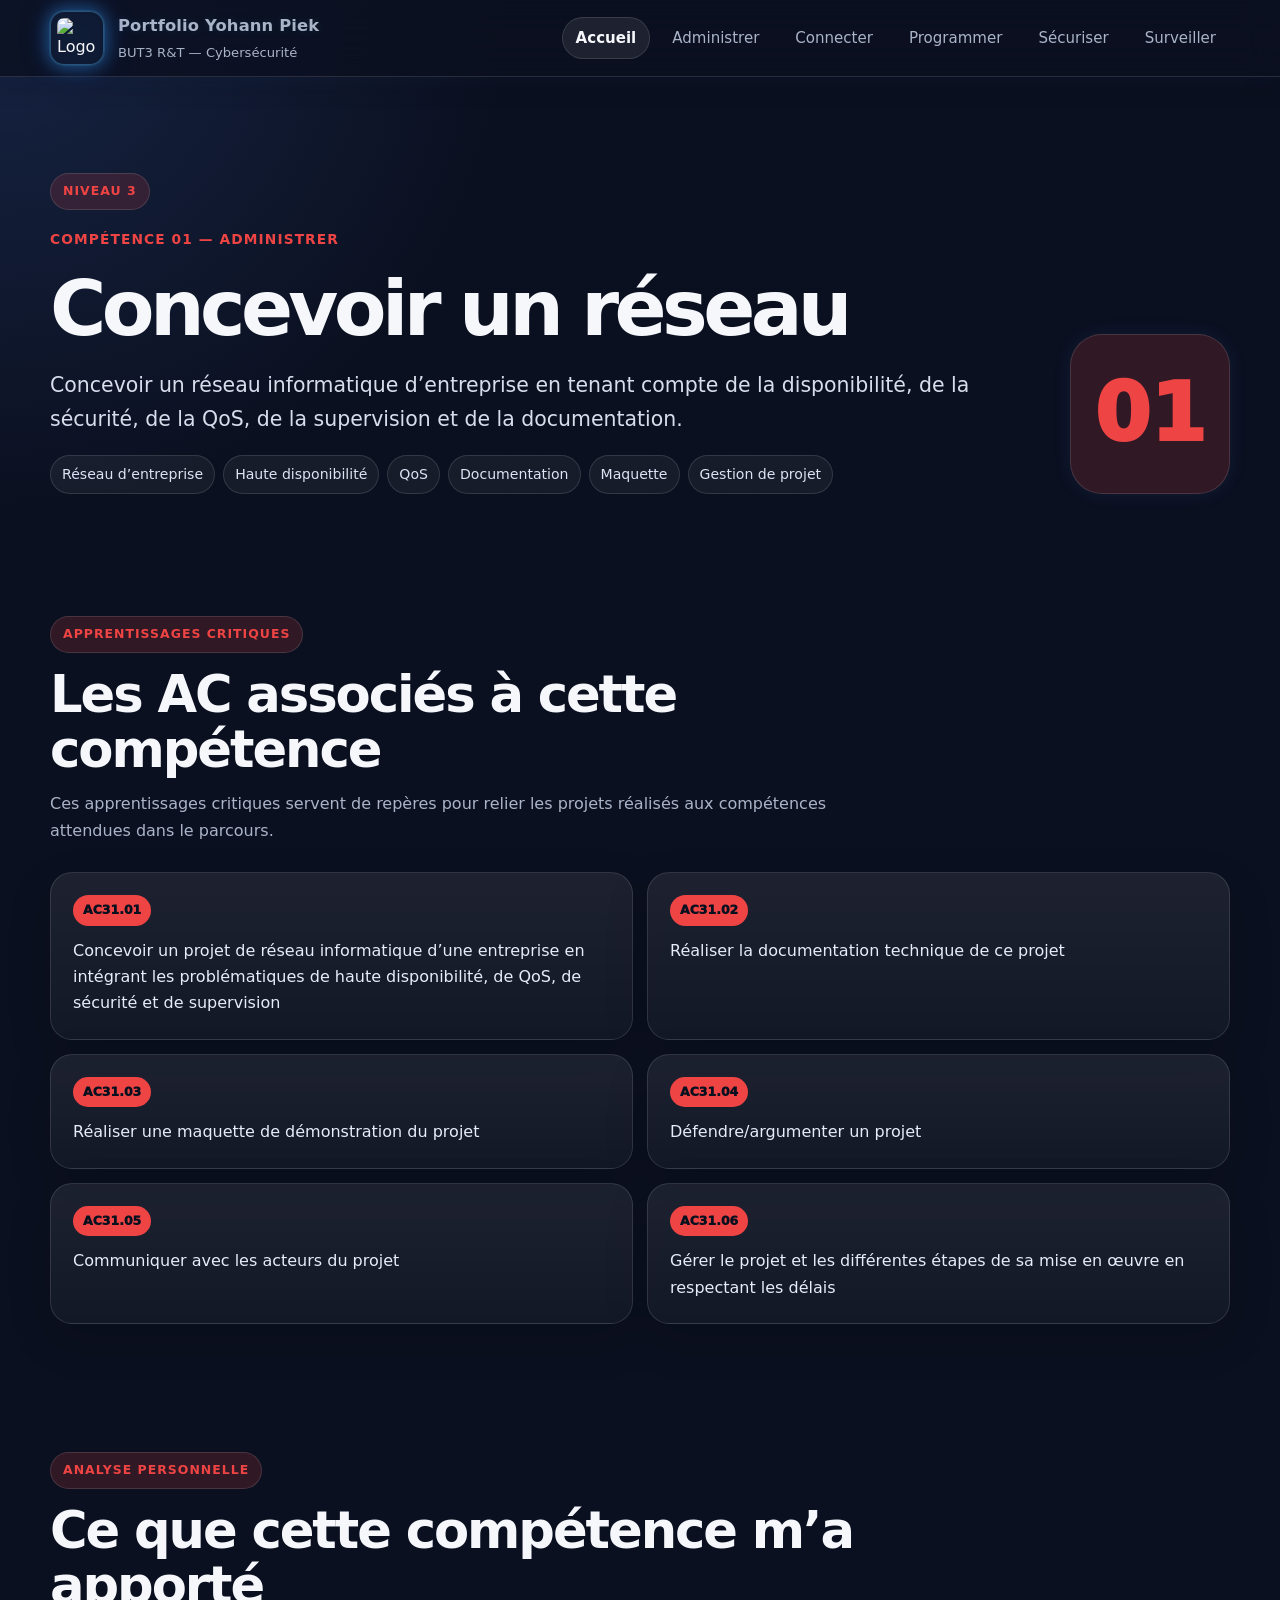
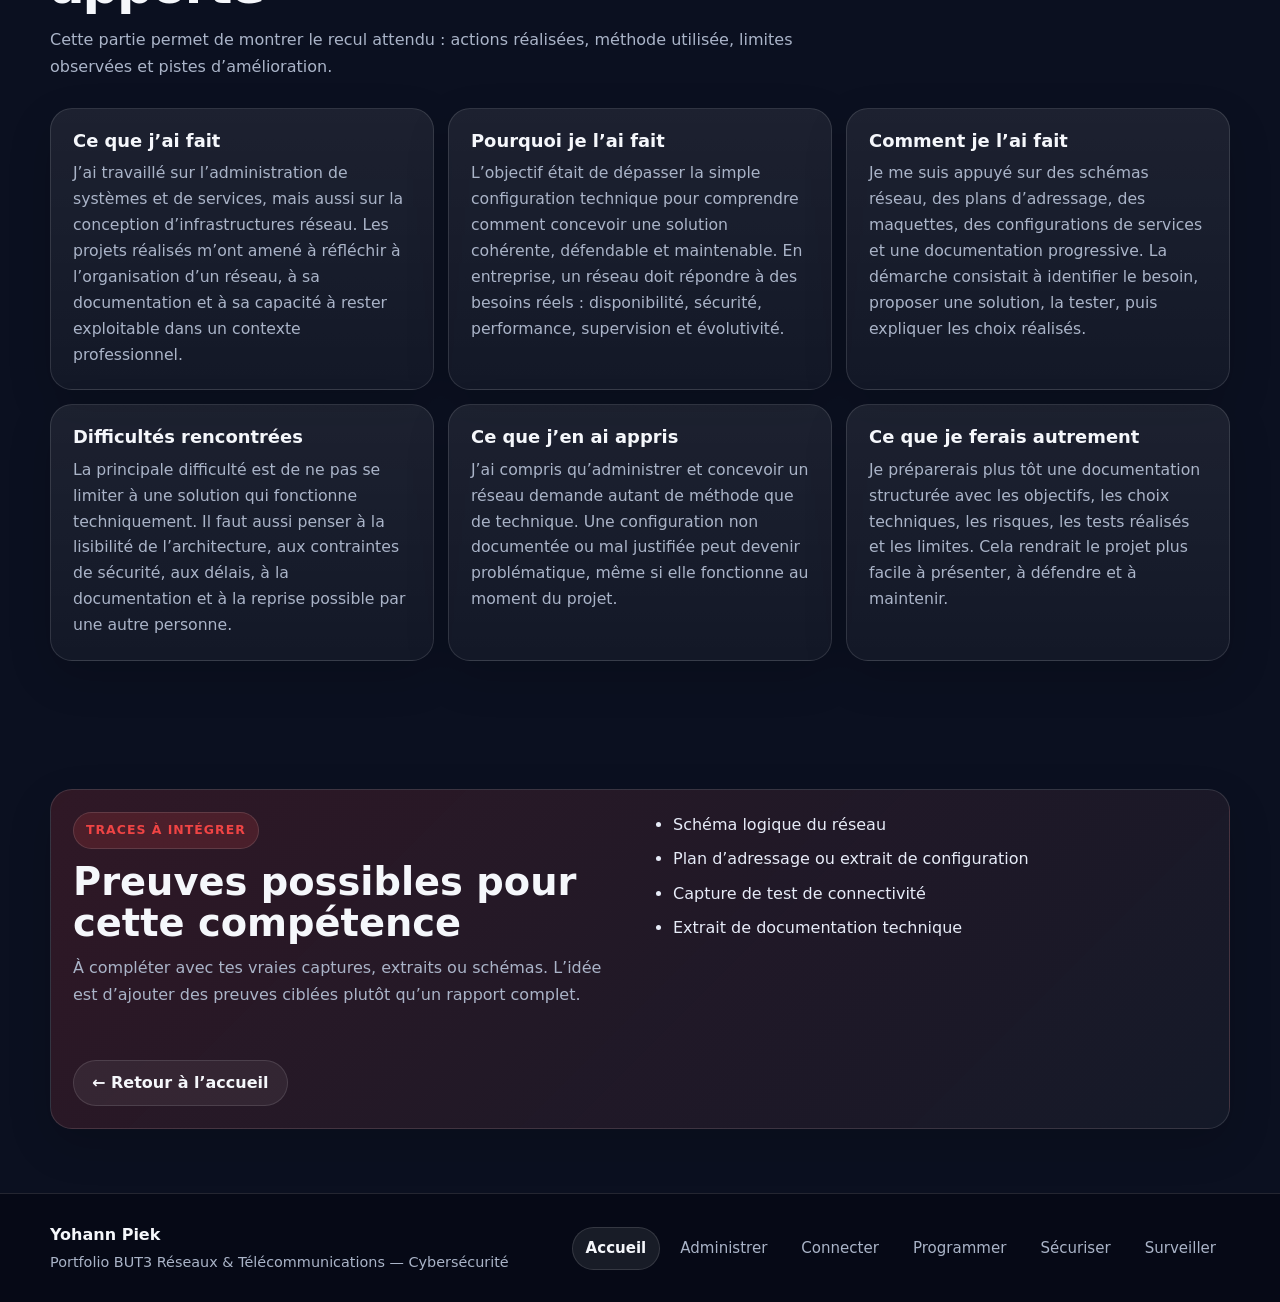
==== administrer.html @ 173f1237 "Add files via upload" ====
<!DOCTYPE html>
<html lang="fr">
<head>
  <meta charset="UTF-8" />
  <meta name="viewport" content="width=device-width, initial-scale=1.0" />
  <title>Administrer — Portfolio Yohann Piek</title>
  <meta name="description" content="Compétence Administrer du portfolio BUT3 R&T Cybersécurité de Yohann Piek." />
  <link rel="stylesheet" href="css/styles.css" />
  <link rel="icon" type="image/png" href="images/logo-yp-neon-v2.png" />
</head>
<body class="theme-red">
  <header class="site-header">
    <nav class="container navbar">
      <a class="logo" href="index.html#accueil" aria-label="Retour à l’accueil">
        <img class="logo-mark" src="images/logo-yp-neon-v2.png" alt="Logo du portfolio" />
        <span class="logo-text">
          <strong>Portfolio Yohann Piek</strong>
          <span>BUT3 R&T — Cybersécurité</span>
        </span>
      </a>
      <div class="menu" aria-label="Navigation principale">
        <a class="home-link" href="index.html#accueil">Accueil</a><a href="administrer.html">Administrer</a><a href="connecter.html">Connecter</a><a href="programmer.html">Programmer</a><a href="securiser.html">Sécuriser</a><a href="surveiller.html">Surveiller</a>
      </div>
    </nav>
  </header>

  <main>
    <section class="container page-hero">
      <div class="page-hero-content">
        <span class="badge">Niveau 3</span>
        <p class="competence-label">Compétence 01 — Administrer</p>
        <h1>Concevoir un réseau</h1>
        <p class="lead">Concevoir un réseau informatique d’entreprise en tenant compte de la disponibilité, de la sécurité, de la QoS, de la supervision et de la documentation.</p>
        <div class="tag-list"><span class="tag">Réseau d’entreprise</span><span class="tag">Haute disponibilité</span><span class="tag">QoS</span><span class="tag">Documentation</span><span class="tag">Maquette</span><span class="tag">Gestion de projet</span></div>
      </div>
      <div class="page-index">01</div>
    </section>

    <section class="container block">
      <div class="section-heading">
        <span class="eyebrow">Apprentissages critiques</span>
        <h2>Les AC associés à cette compétence</h2>
        <p>Ces apprentissages critiques servent de repères pour relier les projets réalisés aux compétences attendues dans le parcours.</p>
      </div>
      <div class="ac-grid">
        <article class="ac-card">
          <span>AC31.01</span>
          <p>Concevoir un projet de réseau informatique d’une entreprise en intégrant les problématiques de haute disponibilité, de QoS, de sécurité et de supervision</p>
        </article>
<article class="ac-card">
          <span>AC31.02</span>
          <p>Réaliser la documentation technique de ce projet</p>
        </article>
<article class="ac-card">
          <span>AC31.03</span>
          <p>Réaliser une maquette de démonstration du projet</p>
        </article>
<article class="ac-card">
          <span>AC31.04</span>
          <p>Défendre/argumenter un projet</p>
        </article>
<article class="ac-card">
          <span>AC31.05</span>
          <p>Communiquer avec les acteurs du projet</p>
        </article>
<article class="ac-card">
          <span>AC31.06</span>
          <p>Gérer le projet et les différentes étapes de sa mise en œuvre en respectant les délais</p>
        </article>
      </div>
    </section>

    <section class="container block">
      <div class="section-heading">
        <span class="eyebrow">Analyse personnelle</span>
        <h2>Ce que cette compétence m’a apporté</h2>
        <p>Cette partie permet de montrer le recul attendu : actions réalisées, méthode utilisée, limites observées et pistes d’amélioration.</p>
      </div>
      <div class="reflection-grid">
        <article class="reflection-card">
          <h3>Ce que j’ai fait</h3>
          <p>J’ai travaillé sur l’administration de systèmes et de services, mais aussi sur la conception d’infrastructures réseau. Les projets réalisés m’ont amené à réfléchir à l’organisation d’un réseau, à sa documentation et à sa capacité à rester exploitable dans un contexte professionnel.</p>
        </article>
<article class="reflection-card">
          <h3>Pourquoi je l’ai fait</h3>
          <p>L’objectif était de dépasser la simple configuration technique pour comprendre comment concevoir une solution cohérente, défendable et maintenable. En entreprise, un réseau doit répondre à des besoins réels : disponibilité, sécurité, performance, supervision et évolutivité.</p>
        </article>
<article class="reflection-card">
          <h3>Comment je l’ai fait</h3>
          <p>Je me suis appuyé sur des schémas réseau, des plans d’adressage, des maquettes, des configurations de services et une documentation progressive. La démarche consistait à identifier le besoin, proposer une solution, la tester, puis expliquer les choix réalisés.</p>
        </article>
<article class="reflection-card">
          <h3>Difficultés rencontrées</h3>
          <p>La principale difficulté est de ne pas se limiter à une solution qui fonctionne techniquement. Il faut aussi penser à la lisibilité de l’architecture, aux contraintes de sécurité, aux délais, à la documentation et à la reprise possible par une autre personne.</p>
        </article>
<article class="reflection-card">
          <h3>Ce que j’en ai appris</h3>
          <p>J’ai compris qu’administrer et concevoir un réseau demande autant de méthode que de technique. Une configuration non documentée ou mal justifiée peut devenir problématique, même si elle fonctionne au moment du projet.</p>
        </article>
<article class="reflection-card">
          <h3>Ce que je ferais autrement</h3>
          <p>Je préparerais plus tôt une documentation structurée avec les objectifs, les choix techniques, les risques, les tests réalisés et les limites. Cela rendrait le projet plus facile à présenter, à défendre et à maintenir.</p>
        </article>
      </div>
    </section>

    <section class="container block trace-section">
      <div class="trace-card">
        <div>
          <span class="eyebrow">Traces à intégrer</span>
          <h2>Preuves possibles pour cette compétence</h2>
          <p>À compléter avec tes vraies captures, extraits ou schémas. L’idée est d’ajouter des preuves ciblées plutôt qu’un rapport complet.</p>
        </div>
        <ul>
          <li>Schéma logique du réseau</li><li>Plan d’adressage ou extrait de configuration</li><li>Capture de test de connectivité</li><li>Extrait de documentation technique</li>
        </ul>
        <div class="back-home-wrap">
          <a class="back-home-btn" href="index.html#accueil">← Retour à l’accueil</a>
        </div>
      </div>
    </section>
  </main>

  <footer class="site-footer">
    <div class="container footer-inner">
      <div>
        <strong>Yohann Piek</strong>
        <span>Portfolio BUT3 Réseaux & Télécommunications — Cybersécurité</span>
      </div>
      <nav class="footer-links" aria-label="Navigation secondaire">
        <a class="home-link" href="index.html#accueil">Accueil</a><a href="administrer.html">Administrer</a><a href="connecter.html">Connecter</a><a href="programmer.html">Programmer</a><a href="securiser.html">Sécuriser</a><a href="surveiller.html">Surveiller</a>
      </nav>
    </div>
  </footer>
</body>
</html>
---- css/styles.css ----
:root {
  --bg: #0b1020;
  --panel: #11172a;
  --panel-2: #161e35;
  --text: #f5f7fb;
  --muted: #aab4c8;
  --line: rgba(255,255,255,.12);
  --accent: #4f8cff;
  --accent-soft: rgba(79,140,255,.16);
  --shadow: 0 24px 70px rgba(0,0,0,.32);
  --radius: 24px;
  --container: 1180px;
}

* { box-sizing: border-box; }
html { scroll-behavior: smooth; }
body {
  margin: 0;
  font-family: Inter, ui-sans-serif, system-ui, -apple-system, BlinkMacSystemFont, "Segoe UI", Arial, sans-serif;
  background: radial-gradient(circle at top left, rgba(79,140,255,.16), transparent 32rem), var(--bg);
  color: var(--text);
  line-height: 1.65;
}
a { color: inherit; text-decoration: none; }
p { margin: 0; color: var(--muted); }
.container { width: min(var(--container), calc(100% - 40px)); margin: 0 auto; }

.site-header {
  position: sticky;
  top: 0;
  z-index: 20;
  backdrop-filter: blur(18px);
  background: rgba(11,16,32,.82);
  border-bottom: 1px solid var(--line);
}
.navbar {
  min-height: 76px;
  display: flex;
  align-items: center;
  justify-content: space-between;
  gap: 24px;
}
.logo { display: grid; gap: 2px; }
.logo strong { font-size: 1.02rem; letter-spacing: .01em; }
.logo span { color: var(--muted); font-size: .82rem; }
.menu { display: flex; flex-wrap: wrap; justify-content: flex-end; gap: 8px; }
.menu a, .footer-links a {
  color: var(--muted);
  border: 1px solid transparent;
  border-radius: 999px;
  padding: 8px 13px;
  transition: .18s ease;
  font-size: .94rem;
}
.menu a:hover, .footer-links a:hover {
  color: var(--text);
  border-color: var(--line);
  background: rgba(255,255,255,.06);
}

.hero-simple {
  min-height: calc(100vh - 76px);
  display: grid;
  grid-template-columns: 1.35fr .75fr;
  align-items: center;
  gap: 46px;
  padding: 86px 0;
}
.badge, .eyebrow {
  display: inline-flex;
  width: fit-content;
  align-items: center;
  gap: 8px;
  color: var(--accent);
  background: var(--accent-soft);
  border: 1px solid rgba(255,255,255,.12);
  border-radius: 999px;
  padding: 7px 12px;
  font-size: .78rem;
  font-weight: 800;
  letter-spacing: .08em;
  text-transform: uppercase;
}
h1, h2, h3 { line-height: 1.08; margin: 0; }
.hero-text h1 {
  margin: 22px 0 22px;
  font-size: clamp(3rem, 8vw, 6.8rem);
  letter-spacing: -.07em;
}
.hero-text h1 span, .section-heading h2 span { color: var(--accent); }
.lead { font-size: clamp(1.05rem, 1.6vw, 1.28rem); color: #d7ddeb; }
.hero-text > p + p { margin-top: 16px; max-width: 830px; }
.hero-actions { display: flex; flex-wrap: wrap; gap: 12px; margin-top: 32px; }
.btn {
  display: inline-flex;
  align-items: center;
  justify-content: center;
  min-height: 48px;
  padding: 0 20px;
  border-radius: 999px;
  font-weight: 800;
  border: 1px solid var(--line);
}
.btn-primary { background: var(--accent); color: #06101f; border-color: transparent; }
.btn-secondary { background: rgba(255,255,255,.06); color: var(--text); }
.identity-card {
  background: linear-gradient(180deg, rgba(255,255,255,.08), rgba(255,255,255,.04));
  border: 1px solid var(--line);
  border-radius: var(--radius);
  padding: 28px;
  box-shadow: var(--shadow);
}
.identity-card h2 { margin-bottom: 20px; font-size: 1.6rem; }
dl { margin: 0; display: grid; gap: 14px; }
dl div {
  padding: 14px;
  border-radius: 16px;
  background: rgba(255,255,255,.05);
  border: 1px solid rgba(255,255,255,.08);
}
dt { color: var(--accent); font-size: .78rem; text-transform: uppercase; font-weight: 900; letter-spacing: .08em; }
dd { margin: 4px 0 0; color: var(--text); font-weight: 650; }

.block { padding: 64px 0; }
.section-heading { display: grid; gap: 14px; max-width: 820px; margin-bottom: 28px; }
.section-heading.compact { text-align: center; place-items: center; margin-left: auto; margin-right: auto; }
.section-heading h2 { font-size: clamp(2rem, 4vw, 3.2rem); letter-spacing: -.04em; }
.competencies-footer { padding: 20px 0 88px; }
.home-skills-grid {
  display: grid;
  grid-template-columns: repeat(5, 1fr);
  gap: 14px;
}
.home-skill {
  min-height: 174px;
  display: flex;
  flex-direction: column;
  justify-content: space-between;
  gap: 12px;
  padding: 20px;
  border: 1px solid var(--line);
  border-radius: 22px;
  background: var(--panel);
  box-shadow: 0 14px 40px rgba(0,0,0,.18);
  transition: transform .18s ease, border-color .18s ease, background .18s ease;
}
.home-skill:hover { transform: translateY(-5px); border-color: color-mix(in srgb, var(--accent), white 25%); background: var(--panel-2); }
.skill-number { color: var(--accent); font-weight: 900; }
.home-skill strong { font-size: 1.3rem; }
.home-skill em { color: var(--muted); font-style: normal; font-size: .92rem; line-height: 1.35; }

.page-hero {
  min-height: 440px;
  display: grid;
  grid-template-columns: 1fr auto;
  align-items: end;
  gap: 36px;
  padding: 96px 0 58px;
}
.page-hero-content {
  max-width: 920px;
  display: grid;
  gap: 18px;
}
.competence-label { color: var(--accent); font-weight: 900; text-transform: uppercase; letter-spacing: .08em; font-size: .86rem; }
.page-hero h1 { font-size: clamp(2.65rem, 6vw, 5.5rem); letter-spacing: -.06em; }
.page-index {
  width: clamp(96px, 13vw, 160px);
  height: clamp(96px, 13vw, 160px);
  border-radius: 32px;
  display: grid;
  place-items: center;
  color: var(--accent);
  background: var(--accent-soft);
  border: 1px solid var(--line);
  font-size: clamp(2.6rem, 7vw, 5rem);
  font-weight: 950;
  line-height: 1;
}
.tag-list { display: flex; flex-wrap: wrap; gap: 8px; }
.tag {
  display: inline-flex;
  border-radius: 999px;
  border: 1px solid var(--line);
  background: rgba(255,255,255,.05);
  color: #dce3f4;
  padding: 7px 11px;
  font-size: .88rem;
}
.ac-grid {
  display: grid;
  grid-template-columns: repeat(2, 1fr);
  gap: 14px;
}
.ac-card, .reflection-card, .trace-card {
  background: linear-gradient(180deg, rgba(255,255,255,.075), rgba(255,255,255,.035));
  border: 1px solid var(--line);
  border-radius: 22px;
  padding: 22px;
  box-shadow: 0 16px 44px rgba(0,0,0,.16);
}
.ac-card span {
  display: inline-flex;
  color: #06101f;
  background: var(--accent);
  border-radius: 999px;
  padding: 5px 10px;
  font-weight: 950;
  font-size: .78rem;
  margin-bottom: 12px;
}
.ac-card p { color: #e7ecf8; }
.reflection-grid {
  display: grid;
  grid-template-columns: repeat(3, 1fr);
  gap: 14px;
}
.reflection-card h3 { color: var(--text); font-size: 1.12rem; margin-bottom: 10px; }
.reflection-card p { font-size: .98rem; }
.trace-card {
  display: grid;
  grid-template-columns: 1fr 1fr;
  gap: 26px;
  align-items: start;
  background: linear-gradient(135deg, var(--accent-soft), rgba(255,255,255,.04));
}
.trace-card h2 { margin: 12px 0; font-size: clamp(1.8rem, 3vw, 2.55rem); }
.trace-card ul { margin: 0; padding-left: 20px; color: #e7ecf8; display: grid; gap: 8px; }

.site-footer {
  border-top: 1px solid var(--line);
  background: rgba(5,8,18,.72);
  padding: 28px 0;
}
.footer-inner {
  display: flex;
  justify-content: space-between;
  align-items: center;
  gap: 18px;
}
.footer-inner > div { display: grid; gap: 2px; }
.footer-inner span { color: var(--muted); font-size: .9rem; }
.footer-links { display: flex; flex-wrap: wrap; justify-content: flex-end; gap: 6px; }

.theme-red { --accent: #ef4444; --accent-soft: rgba(239,68,68,.16); }
.theme-orange { --accent: #fb923c; --accent-soft: rgba(251,146,60,.16); }
.theme-yellow { --accent: #facc15; --accent-soft: rgba(250,204,21,.15); }
.theme-green { --accent: #84cc16; --accent-soft: rgba(132,204,22,.16); }
.theme-blue { --accent: #3b82f6; --accent-soft: rgba(59,130,246,.16); }

@media (max-width: 980px) {
  .navbar, .footer-inner { align-items: flex-start; flex-direction: column; }
  .menu, .footer-links { justify-content: flex-start; }
  .hero-simple { grid-template-columns: 1fr; min-height: auto; }
  .home-skills-grid { grid-template-columns: repeat(2, 1fr); }
  .page-hero { grid-template-columns: 1fr; }
  .page-index { display: none; }
  .ac-grid, .reflection-grid, .trace-card { grid-template-columns: 1fr; }
}
@media (max-width: 620px) {
  .container { width: min(var(--container), calc(100% - 28px)); }
  .menu a, .footer-links a { padding: 7px 10px; font-size: .86rem; }
  .hero-simple { padding: 52px 0; }
  .home-skills-grid { grid-template-columns: 1fr; }
  .block { padding: 44px 0; }
  .page-hero { padding: 56px 0 32px; min-height: auto; }
}


.logo {
  display: inline-flex;
  align-items: center;
  gap: 14px;
}
.logo-mark {
  width: 54px;
  height: 54px;
  object-fit: contain;
  border-radius: 14px;
  background: rgba(255,255,255,.06);
  border: 1px solid rgba(255,255,255,.12);
  padding: 6px;
  flex-shrink: 0;
}
.logo-text {
  display: grid;
  gap: 2px;
}
.home-link {
  color: var(--text) !important;
  border-color: var(--line) !important;
  background: rgba(255,255,255,.08);
  font-weight: 700;
}
.home-link:hover {
  background: var(--accent-soft) !important;
}
.back-home-wrap {
  margin-top: 26px;
}
.back-home-btn {
  display: inline-flex;
  align-items: center;
  justify-content: center;
  min-height: 46px;
  padding: 0 18px;
  border-radius: 999px;
  font-weight: 800;
  border: 1px solid var(--line);
  background: rgba(255,255,255,.06);
  color: var(--text);
}
.back-home-btn:hover {
  background: var(--accent-soft);
}


body {
  cursor: url("../images/cursor-neon.svg") 10 10, auto;
}
a, button, .btn, .home-skill, .menu a, .footer-links a, .back-home-btn, .logo {
  cursor: url("../images/cursor-neon-hover.svg") 10 10, pointer;
}
.site-header,
.identity-card,
.home-skill,
.ac-card,
.reflection-card,
.trace-card,
.btn,
.menu a,
.footer-links a,
.back-home-btn,
.logo-mark,
.page-index,
.tag,
.badge,
.eyebrow {
  transition: transform .22s ease, box-shadow .22s ease, border-color .22s ease, background .22s ease, filter .22s ease, color .22s ease;
}
.logo-mark {
  background: rgba(15, 25, 49, .88);
  border-color: rgba(95, 188, 255, .35);
  box-shadow: 0 0 0 1px rgba(86,199,255,.12), 0 0 18px rgba(47,148,255,.28), 0 0 34px rgba(18,95,255,.18);
  filter: drop-shadow(0 0 8px rgba(86,199,255,.28));
}
.logo:hover .logo-mark {
  transform: translateY(-1px) scale(1.03);
  box-shadow: 0 0 0 1px rgba(86,199,255,.18), 0 0 18px rgba(86,199,255,.38), 0 0 42px rgba(18,95,255,.32);
  filter: drop-shadow(0 0 12px rgba(86,199,255,.45));
}
.logo strong {
  text-shadow: 0 0 10px rgba(86,199,255,.12);
}
.menu a:hover, .footer-links a:hover, .home-link:hover,
.btn:hover, .back-home-btn:hover, .tag:hover {
  box-shadow: 0 0 0 1px rgba(255,255,255,.08) inset, 0 0 16px color-mix(in srgb, var(--accent), transparent 55%), 0 0 32px color-mix(in srgb, var(--accent), transparent 75%);
}
.btn:hover, .back-home-btn:hover {
  transform: translateY(-2px);
}
.identity-card:hover,
.ac-card:hover,
.reflection-card:hover,
.trace-card:hover {
  border-color: color-mix(in srgb, var(--accent), white 24%);
  box-shadow: 0 0 0 1px rgba(255,255,255,.03) inset, 0 0 18px color-mix(in srgb, var(--accent), transparent 60%), 0 18px 44px rgba(0,0,0,.22);
  transform: translateY(-3px);
}
.home-skill:hover {
  box-shadow: 0 0 0 1px rgba(255,255,255,.03) inset, 0 0 22px color-mix(in srgb, var(--accent), transparent 58%), 0 18px 44px rgba(0,0,0,.24);
}
.page-index:hover,
.badge:hover,
.eyebrow:hover {
  box-shadow: 0 0 18px color-mix(in srgb, var(--accent), transparent 55%), 0 0 34px color-mix(in srgb, var(--accent), transparent 74%);
}
.hero-actions .btn-primary {
  box-shadow: 0 0 18px rgba(79,140,255,.28), 0 0 34px rgba(79,140,255,.18);
}
.hero-actions .btn-primary:hover {
  box-shadow: 0 0 20px rgba(79,140,255,.45), 0 0 42px rgba(79,140,255,.28);
}


@keyframes neonPulse {
  0%, 100% {
    box-shadow: 0 0 0 1px rgba(86,199,255,.18), 0 0 16px rgba(47,148,255,.28), 0 0 34px rgba(18,95,255,.18);
    filter: drop-shadow(0 0 8px rgba(86,199,255,.30));
  }
  50% {
    box-shadow: 0 0 0 1px rgba(86,199,255,.24), 0 0 24px rgba(86,199,255,.40), 0 0 48px rgba(18,95,255,.26);
    filter: drop-shadow(0 0 12px rgba(86,199,255,.45));
  }
}

@keyframes subtleGlow {
  0%, 100% { text-shadow: 0 0 10px rgba(86,199,255,.12); }
  50% { text-shadow: 0 0 18px rgba(86,199,255,.22), 0 0 30px rgba(40,120,255,.10); }
}

@keyframes borderShimmer {
  0% { border-color: rgba(255,255,255,.10); }
  50% { border-color: color-mix(in srgb, var(--accent), white 18%); }
  100% { border-color: rgba(255,255,255,.10); }
}

body::before {
  content: "";
  position: fixed;
  inset: 0;
  pointer-events: none;
  background:
    linear-gradient(rgba(79,140,255,.05) 1px, transparent 1px),
    linear-gradient(90deg, rgba(79,140,255,.05) 1px, transparent 1px);
  background-size: 36px 36px;
  mask-image: radial-gradient(circle at center, rgba(0,0,0,.55), transparent 85%);
  opacity: .22;
  z-index: -1;
}

.logo-mark {
  animation: neonPulse 3.2s ease-in-out infinite;
}
.logo:hover .logo-mark {
  animation-duration: 1.7s;
}
.logo strong,
.hero-text h1 span,
.section-heading h2 span {
  animation: subtleGlow 4s ease-in-out infinite;
}
.site-header {
  box-shadow: 0 8px 24px rgba(0,0,0,.18), 0 0 20px rgba(79,140,255,.08);
}
.menu a,
.footer-links a,
.home-link,
.btn,
.back-home-btn,
.tag,
.badge,
.eyebrow,
.page-index,
.home-skill,
.identity-card,
.ac-card,
.reflection-card,
.trace-card {
  position: relative;
  overflow: hidden;
}
.menu a:hover, .footer-links a:hover, .home-link:hover,
.btn:hover, .back-home-btn:hover, .tag:hover,
.badge:hover, .eyebrow:hover, .page-index:hover {
  animation: borderShimmer 1.1s ease-in-out infinite;
}
.home-skill::after,
.ac-card::after,
.reflection-card::after,
.trace-card::after,
.identity-card::after {
  content: "";
  position: absolute;
  inset: 0;
  border-radius: inherit;
  pointer-events: none;
  background: linear-gradient(120deg, transparent 0%, rgba(86,199,255,.06) 48%, transparent 100%);
  transform: translateX(-120%);
  transition: transform .55s ease;
}
.home-skill:hover::after,
.ac-card:hover::after,
.reflection-card:hover::after,
.trace-card:hover::after,
.identity-card:hover::after {
  transform: translateX(120%);
}
.hero-actions .btn-secondary:hover {
  box-shadow: 0 0 18px rgba(86,199,255,.18), 0 0 32px rgba(79,140,255,.12);
}
.page-index {
  box-shadow: 0 0 18px rgba(79,140,255,.10);
}
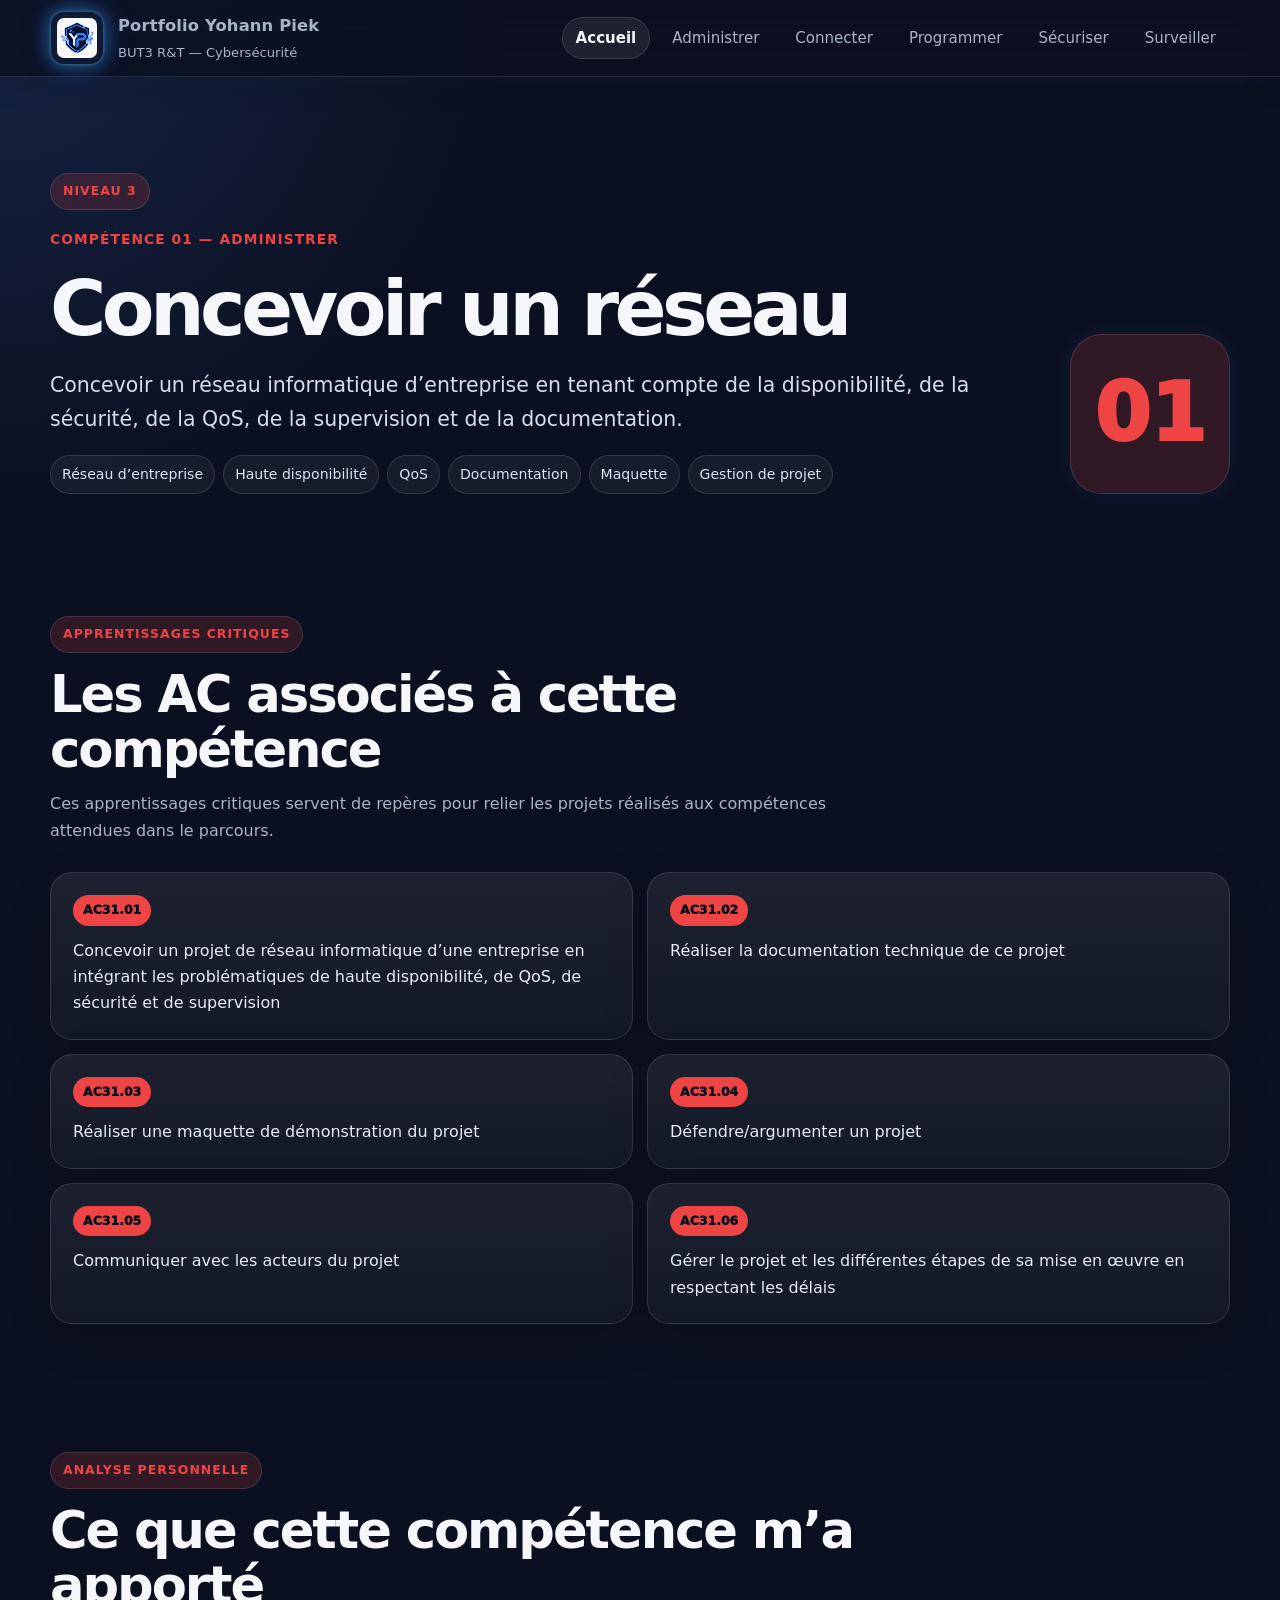
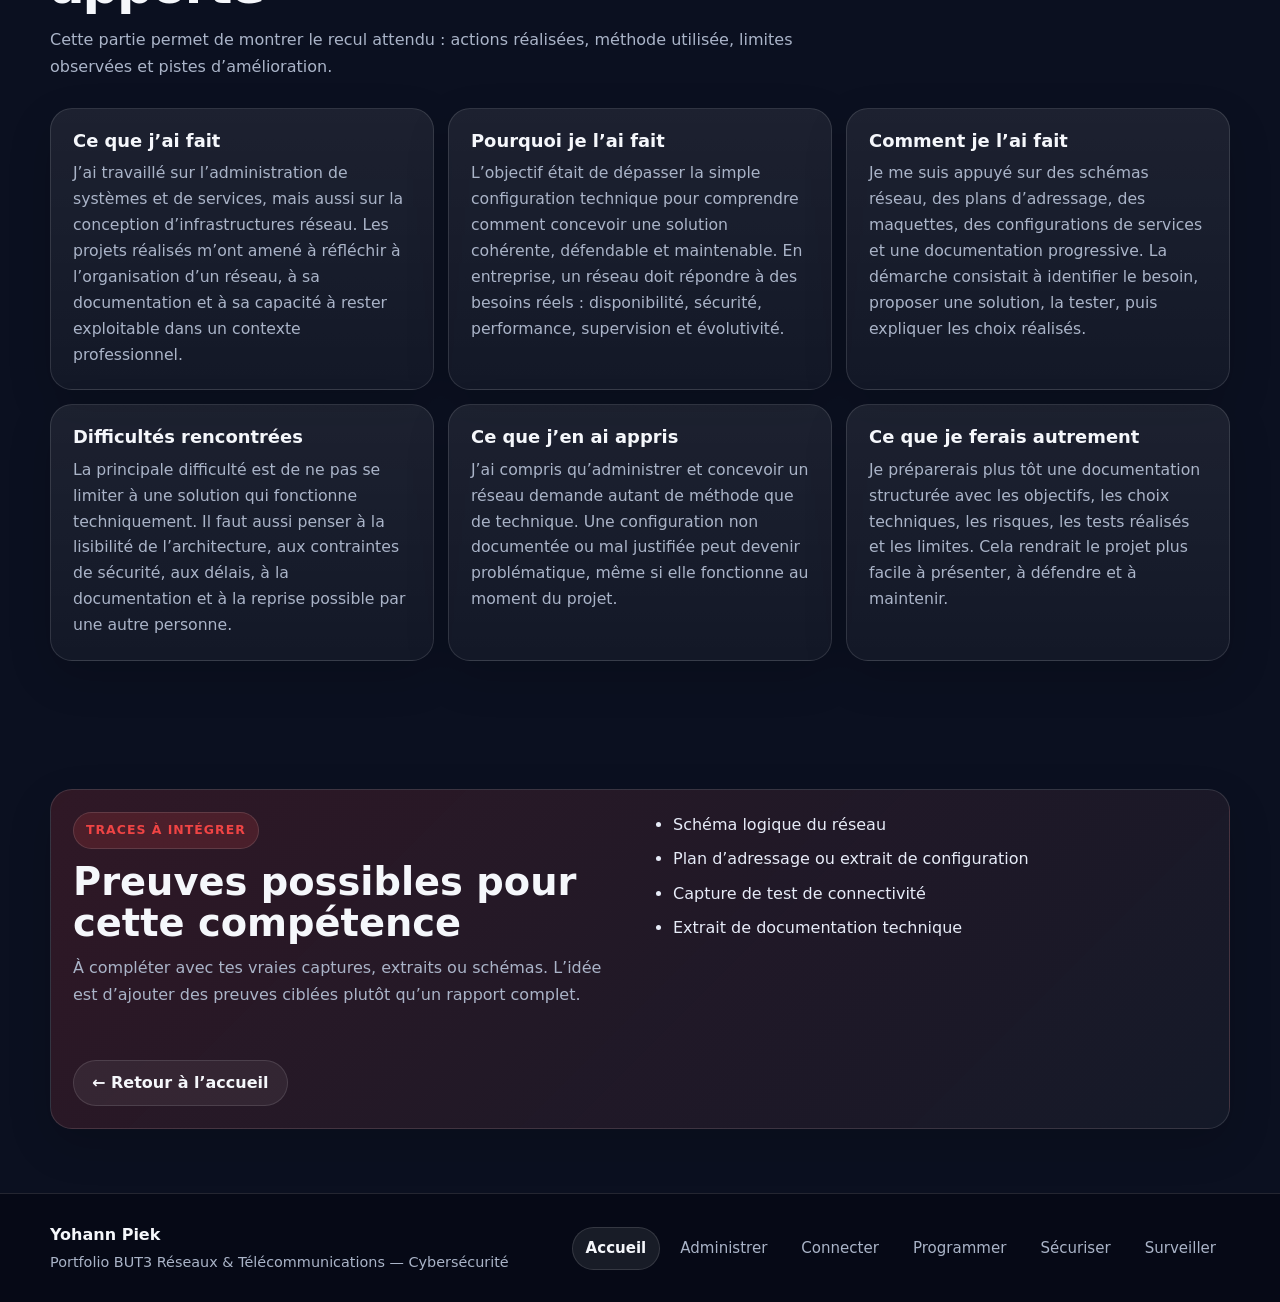
==== commit d912350b: "edit" ====
--- a/administrer.html
+++ b/administrer.html
@@ -6,13 +6,13 @@
   <title>Administrer — Portfolio Yohann Piek</title>
   <meta name="description" content="Compétence Administrer du portfolio BUT3 R&T Cybersécurité de Yohann Piek." />
   <link rel="stylesheet" href="css/styles.css" />
-  <link rel="icon" type="image/png" href="images/logo-yp-neon-v2.png" />
+  <link rel="icon" type="image/png" href="images/logo-yp-neon.png" />
 </head>
 <body class="theme-red">
   <header class="site-header">
     <nav class="container navbar">
       <a class="logo" href="index.html#accueil" aria-label="Retour à l’accueil">
-        <img class="logo-mark" src="images/logo-yp-neon-v2.png" alt="Logo du portfolio" />
+        <img class="logo-mark" src="images/logo-yp-neon.png" alt="Logo du portfolio" />
         <span class="logo-text">
           <strong>Portfolio Yohann Piek</strong>
           <span>BUT3 R&T — Cybersécurité</span>
